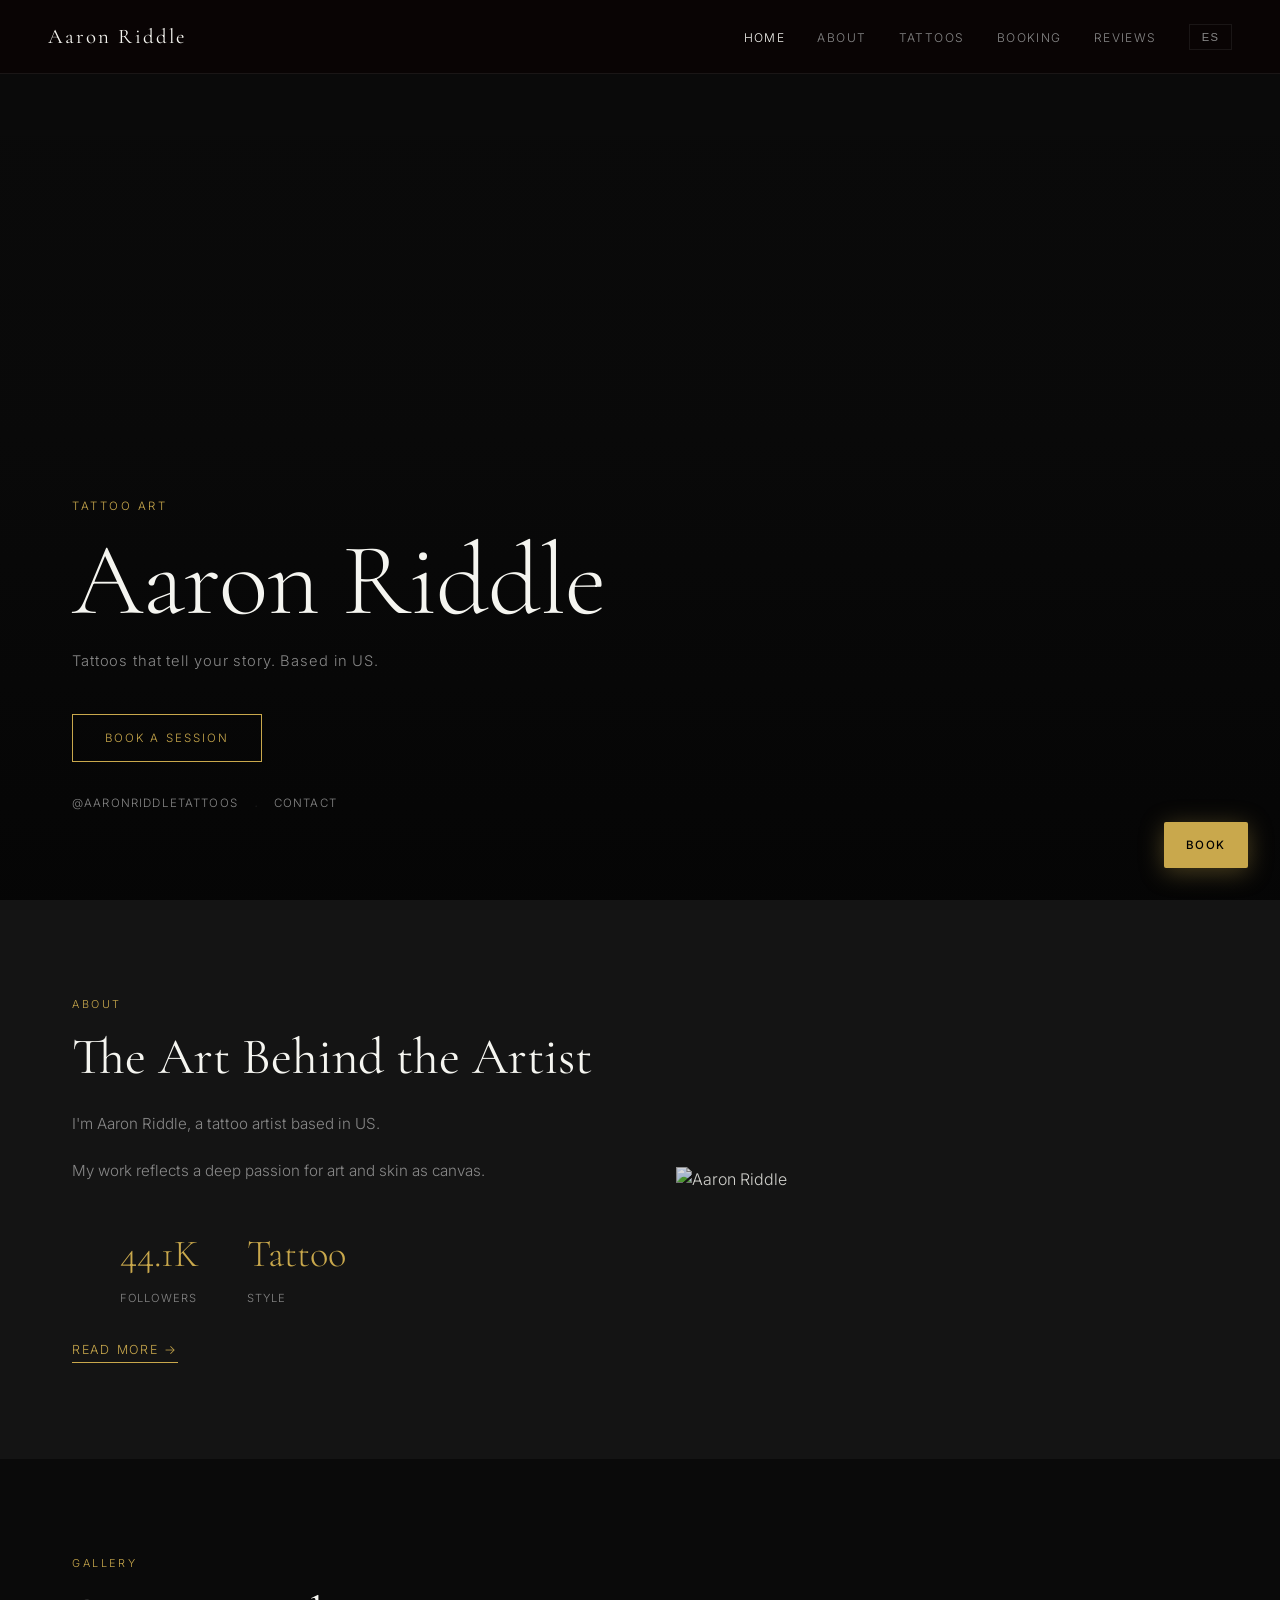
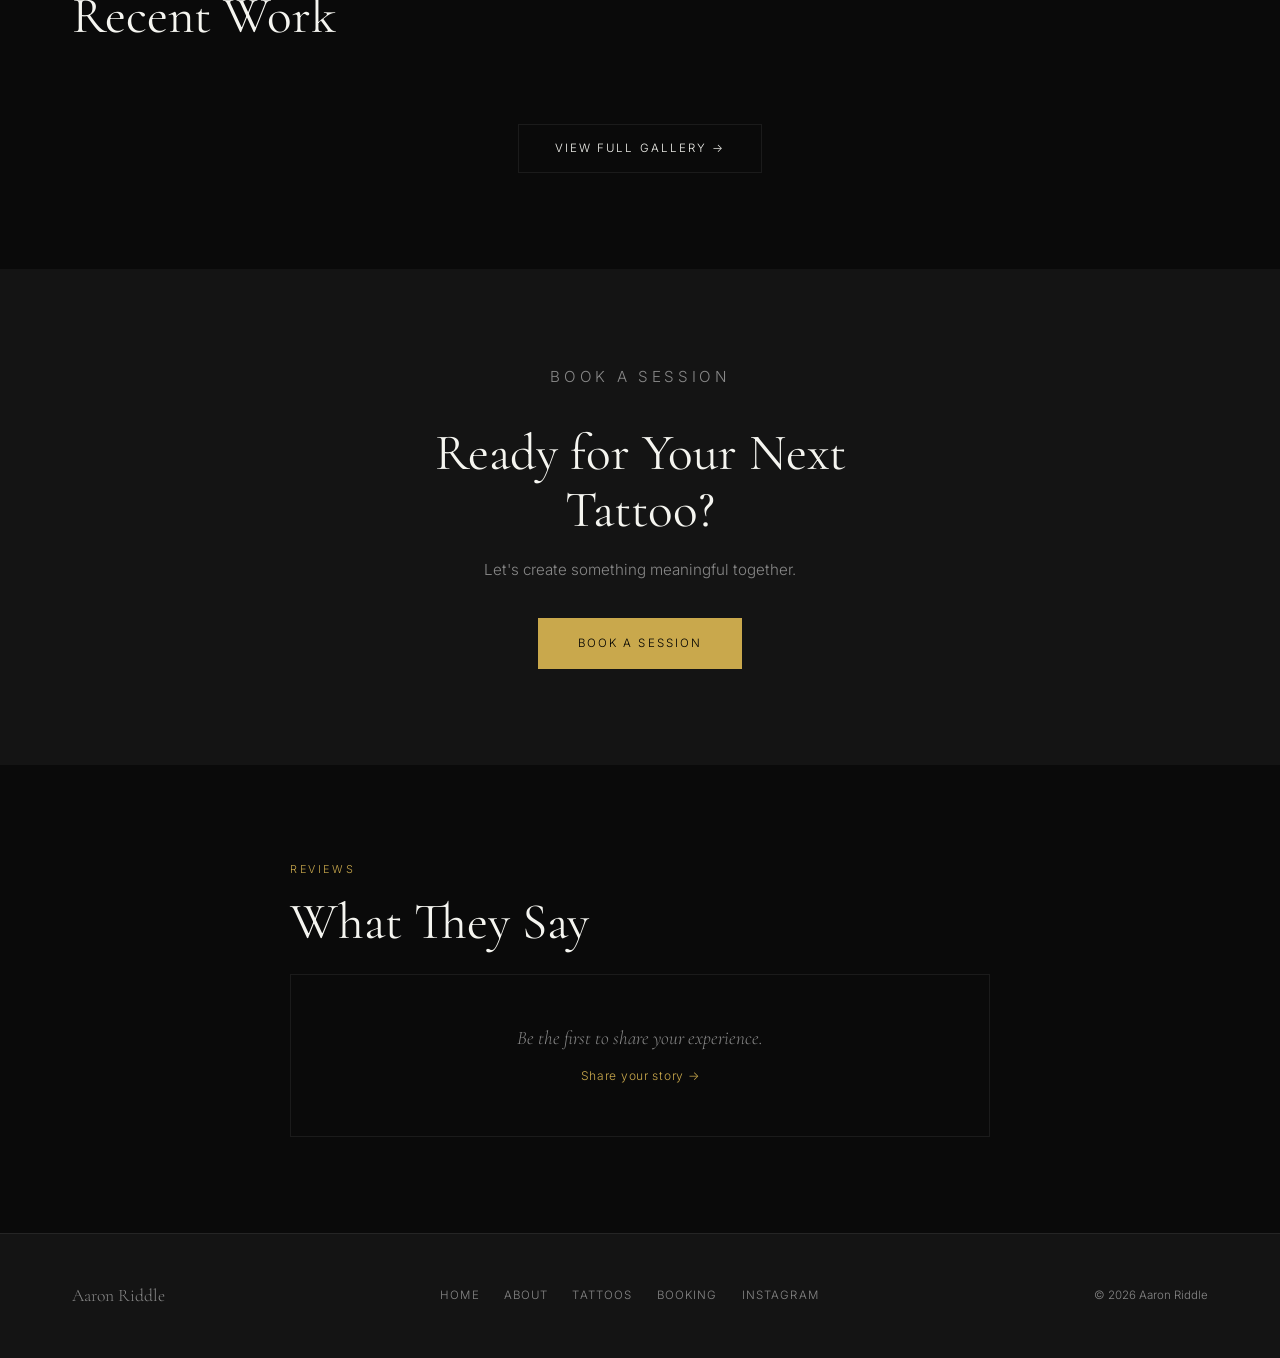
==== index.html @ b4408a98 "Signature: deploy index.html" ====
<!DOCTYPE html>
<html lang="en">
<head>
  <meta charset="UTF-8">
  <meta name="viewport" content="width=device-width, initial-scale=1.0">
  <title>Aaron Riddle &#x2014; Tattoo Artist | US</title>
  <meta name="description" content="Aaron Riddle is a tattoo artist based in US specializing in Tattoo Art. Tattoos that tell your story. Based in US.">
  <link rel="canonical" href="https://bayouwebstudio.github.io/aaronriddletattoos/">
  <meta property="og:title" content="Aaron Riddle &#x2014; Tattoo Artist">
  <meta property="og:description" content="Tattoos that tell your story. Based in US.">
  <meta property="og:image" content="https://raw.githubusercontent.com/BayouWebStudio/aaronriddletattoos/main/img/1.jpg">
  <meta property="og:url" content="https://bayouwebstudio.github.io/aaronriddletattoos/">
  <meta property="og:type" content="website">
  <meta name="twitter:card" content="summary_large_image">
  <link rel="preconnect" href="https://fonts.googleapis.com">
  <link rel="preconnect" href="https://fonts.gstatic.com" crossorigin>
  <link href="https://fonts.googleapis.com/css2?family=Cormorant+Garamond:ital,wght@0,300;0,400;0,600;1,300;1,400&family=Inter:wght@300;400;500&display=swap" rel="stylesheet">
  <script type="application/ld+json">
  {
    "@context": "https://schema.org",
    "@type": "Person",
    "name": "Aaron Riddle",
    "jobTitle": "Tattoo Artist",
    "url": "https://bayouwebstudio.github.io/aaronriddletattoos/",
    "sameAs": ["https://www.instagram.com/aaronriddletattoos"],
    "address": { "@type": "PostalAddress", "addressLocality": "US", "addressCountry": "US" }
  }
  </script>
  <style>
    
    :root {
      --black: #0a0a0a;
      --charcoal: #141414;
      --gold: #C9A84C;
      --white: #f5f5f0;
      --dim: #888;
      --border: rgba(255,255,255,0.07);
    }
    *, *::before, *::after { box-sizing: border-box; margin: 0; padding: 0; }
    html { scroll-behavior: smooth; }
    body {
      background: var(--black);
      color: var(--white);
      font-family: 'Inter', sans-serif;
      font-weight: 300;
      line-height: 1.6;
      overflow-x: hidden;
    }
    /* NAV */
    nav {
      position: fixed; top: 0; left: 0; right: 0; z-index: 100;
      display: flex; align-items: center; justify-content: space-between;
      padding: 20px 48px;
      background: rgba(10,5,5,0.92);
      backdrop-filter: blur(12px);
      border-bottom: 1px solid var(--border);
    }
    .nav-logo {
      font-family: 'Cormorant Garamond', Georgia, serif;
      font-size: 1.3rem;
      font-weight: 400;
      letter-spacing: 0.1em;
      color: var(--white);
      text-decoration: none;
    }
    .nav-links { display: flex; gap: 32px; list-style: none; align-items: center; }
    .nav-links a {
      color: var(--dim);
      text-decoration: none;
      font-size: 0.75rem;
      letter-spacing: 0.12em;
      text-transform: uppercase;
      transition: color 0.2s;
    }
    .nav-links a:hover, .nav-links a.active { color: var(--white); }
    .lang-toggle {
      background: none;
      border: 1px solid var(--border);
      color: var(--dim);
      font-size: 0.7rem;
      letter-spacing: 0.1em;
      text-transform: uppercase;
      padding: 6px 12px;
      cursor: pointer;
      transition: all 0.2s;
    }
    .lang-toggle:hover { border-color: var(--gold); color: var(--gold); }
    .hamburger { display: none; background: none; border: none; cursor: pointer; padding: 4px; }
    .hamburger span { display: block; width: 22px; height: 1px; background: var(--white); margin: 5px 0; transition: all 0.3s; }
    .hamburger.open span:nth-child(1) { transform: rotate(45deg) translate(4px, 4px); }
    .hamburger.open span:nth-child(2) { opacity: 0; }
    .hamburger.open span:nth-child(3) { transform: rotate(-45deg) translate(4px, -4px); }
    .mobile-menu {
      display: none; position: fixed; top: 65px; left: 0; right: 0; z-index: 99;
      background: var(--charcoal); padding: 24px 48px; border-bottom: 1px solid var(--border);
    }
    .mobile-menu.open { display: block; }
    .mobile-menu a { display: block; color: var(--white); text-decoration: none; font-size: 0.85rem; letter-spacing: 0.1em; text-transform: uppercase; padding: 12px 0; border-bottom: 1px solid var(--border); }
    /* FLOATING BOOK */
    .book-float {
      position: fixed; bottom: 32px; right: 32px; z-index: 200;
      background: var(--gold); color: #000;
      font-family: 'Inter', sans-serif;
      font-size: 0.72rem; font-weight: 500; letter-spacing: 0.14em; text-transform: uppercase;
      text-decoration: none; padding: 14px 22px; border-radius: 2px;
      box-shadow: 0 4px 24px rgba(201,168,76,0.35);
      transition: transform 0.2s, box-shadow 0.2s;
    }
    .book-float:hover { transform: translateY(-2px); box-shadow: 0 8px 32px rgba(201,168,76,0.5); }
    /* FADE-UP ANIMATIONS */
    .fade-up { opacity: 0; transform: translateY(28px); transition: opacity 0.7s ease, transform 0.7s ease; }
    .fade-up.visible { opacity: 1; transform: translateY(0); }
    /* FOOTER */
    footer {
      background: var(--charcoal); padding: 48px 72px;
      border-top: 1px solid var(--border);
      display: flex; justify-content: space-between; align-items: center;
    }
    .footer-logo { font-family: 'Cormorant Garamond', Georgia, serif; font-size: 1.1rem; color: var(--dim); }
    .footer-links { display: flex; gap: 24px; }
    .footer-links a { color: var(--dim); text-decoration: none; font-size: 0.72rem; letter-spacing: 0.1em; text-transform: uppercase; transition: color 0.2s; }
    .footer-links a:hover { color: var(--white); }
    .footer-copy { color: var(--dim); font-size: 0.72rem; }
    /* SHARED */
    .section-label { font-size: 0.68rem; letter-spacing: 0.24em; text-transform: uppercase; color: var(--gold); margin-bottom: 16px; }
    h2 {
      font-family: 'Cormorant Garamond', Georgia, serif;
      font-size: clamp(2rem, 4vw, 3.2rem);
      font-weight: 400; line-height: 1.1; margin-bottom: 24px;
    }
    .btn-gold {
      display: inline-block; background: var(--gold); color: #000;
      text-decoration: none; font-size: 0.72rem; letter-spacing: 0.18em;
      text-transform: uppercase; padding: 16px 40px;
      transition: opacity 0.2s;
    }
    .btn-gold:hover { opacity: 0.88; }
    .btn-outline {
      display: inline-block; border: 1px solid var(--border); color: var(--white);
      text-decoration: none; font-size: 0.72rem; letter-spacing: 0.18em;
      text-transform: uppercase; padding: 14px 36px;
      transition: border-color 0.2s, color 0.2s;
    }
    .btn-outline:hover { border-color: var(--gold); color: var(--gold); }
    /* MOBILE */
    @media (max-width: 900px) {
      nav { padding: 18px 24px; } .nav-links { display: none; } .hamburger { display: block; }
      footer { flex-direction: column; gap: 24px; padding: 40px 24px; text-align: center; }
    }
    @media (max-width: 600px) {
      footer { padding: 32px 20px; }
    }
  
    /* HERO */
    .hero {
      min-height: 100vh; display: flex; align-items: flex-end;
      padding: 0 72px 80px; position: relative; overflow: hidden;
    }
    .hero-bg {
      position: absolute; inset: 0;
      background-image: url('img/1.jpg');
      background-size: cover; background-position: center top;
      filter: brightness(0.42); transform: scale(1.02);
    }
    .hero-gradient {
      position: absolute; inset: 0;
      background: linear-gradient(to top, rgba(5,5,5,0.95) 0%, rgba(5,5,5,0.15) 55%, transparent 100%);
    }
    .hero-content { position: relative; z-index: 2; max-width: 700px; }
    .hero-eyebrow { font-size: 0.72rem; letter-spacing: 0.22em; text-transform: uppercase; color: var(--gold); margin-bottom: 16px; }
    h1 {
      font-family: 'Cormorant Garamond', Georgia, serif;
      font-size: clamp(3.5rem, 8vw, 7rem);
      font-weight: 300; line-height: 0.95; letter-spacing: -0.01em; margin-bottom: 20px;
    }
    .hero-sub { font-size: 0.92rem; color: var(--dim); letter-spacing: 0.06em; margin-bottom: 40px; max-width: 480px; line-height: 1.7; }
    .hero-cta {
      display: inline-block; border: 1px solid var(--gold); color: var(--gold);
      text-decoration: none; font-size: 0.72rem; letter-spacing: 0.18em;
      text-transform: uppercase; padding: 14px 32px; transition: background 0.2s, color 0.2s;
    }
    .hero-cta:hover { background: var(--gold); color: #000; }
    .social-row { display: flex; gap: 16px; margin-top: 32px; }
    .social-row a { color: var(--dim); font-size: 0.72rem; letter-spacing: 0.1em; text-transform: uppercase; text-decoration: none; transition: color 0.2s; }
    .social-row a:hover { color: var(--gold); }
    /* ABOUT PREVIEW */
    .about-preview { background: var(--charcoal); padding: 96px 72px; }
    .about-grid { display: grid; grid-template-columns: 1fr 1fr; gap: 72px; align-items: center; max-width: 1200px; margin: 0 auto; }
    .about-text p { color: var(--dim); line-height: 1.8; margin-bottom: 20px; font-size: 0.95rem; }
    .about-img { width: 100%; aspect-ratio: 3/4; object-fit: cover; filter: brightness(0.85); transition: filter 0.3s; }
    .about-img:hover { filter: brightness(1); }
    .stats-row { display: flex; gap: 48px; margin-top: 40px; }
    .stat-num { font-family: 'Cormorant Garamond', Georgia, serif; font-size: 2.4rem; font-weight: 300; color: var(--gold); }
    .stat-label { font-size: 0.7rem; color: var(--dim); letter-spacing: 0.1em; text-transform: uppercase; margin-top: 4px; }
    .about-link { display: inline-block; margin-top: 32px; color: var(--gold); text-decoration: none; font-size: 0.78rem; letter-spacing: 0.14em; text-transform: uppercase; border-bottom: 1px solid var(--gold); padding-bottom: 2px; transition: opacity 0.2s; }
    .about-link:hover { opacity: 0.7; }
    /* GALLERY PREVIEW */
    .gallery-section { padding: 96px 72px; background: var(--black); }
    .gallery-grid { display: grid; grid-template-columns: repeat(3, 1fr); gap: 3px; max-width: 1200px; margin: 0 auto 48px; }
    .gallery-item { aspect-ratio: 1; overflow: hidden; }
    .gallery-item img { width: 100%; height: 100%; object-fit: cover; filter: brightness(0.85); transition: filter 0.4s, transform 0.4s; display: block; }
    .gallery-item:hover img { filter: brightness(1); transform: scale(1.04); }
    .gallery-cta-wrap { text-align: center; }
    /* BOOKING PREVIEW */
    .booking-preview { background: var(--charcoal); padding: 96px 72px; text-align: center; }
    .booking-preview h2 { max-width: 560px; margin: 0 auto 20px; }
    .booking-preview p { color: var(--dim); max-width: 480px; margin: 0 auto 36px; font-size: 0.95rem; }
    /* TESTIMONIALS PREVIEW */
    .testimonials-preview { padding: 96px 72px; background: var(--black); }
    .testimonials-preview .inner { max-width: 700px; margin: 0 auto; }
    .testimonial-placeholder { border: 1px solid var(--border); padding: 48px; text-align: center; }
    .testimonial-placeholder p { font-family: 'Cormorant Garamond', Georgia, serif; font-size: 1.2rem; font-style: italic; color: var(--dim); margin-bottom: 8px; }
    .testimonial-placeholder small { color: var(--dim); font-size: 0.75rem; letter-spacing: 0.06em; }
    /* MOBILE */
    @media (max-width: 900px) {
      .hero { padding: 0 24px 60px; }
      .about-preview, .gallery-section, .booking-preview, .testimonials-preview { padding: 72px 24px; }
      .about-grid { grid-template-columns: 1fr; gap: 40px; }
      .gallery-grid { grid-template-columns: repeat(2, 1fr); }
      .stats-row { gap: 28px; }
      h1 { font-size: clamp(3rem, 10vw, 6rem); }
    }
    @media (max-width: 480px) {
      .gallery-grid { grid-template-columns: 1fr; }
    }
  </style>
</head>
<body>
  
  <nav>
    <a href="./index.html" class="nav-logo">Aaron Riddle</a>
    <ul class="nav-links">
      <li><a href="./index.html" class="active"
        data-en="Home" data-es="Home">Home</a></li>
      <li><a href="./about.html" 
        data-en="About" data-es="Sobre M&#xed;">About</a></li>
      <li><a href="./tattoos.html" 
        data-en="Tattoos" data-es="Tatuajes">Tattoos</a></li>
      <li><a href="./booking.html" 
        data-en="Booking" data-es="Reservaciones">Booking</a></li>
      <li><a href="./testimonials.html" 
        data-en="Reviews" data-es="Testimonios">Reviews</a></li>
      <li><button class="lang-toggle" onclick="toggleLang()">ES</button></li>
    </ul>
    <button class="hamburger" aria-label="Menu" onclick="this.classList.toggle('open');document.querySelector('.mobile-menu').classList.toggle('open')">
      <span></span><span></span><span></span>
    </button>
  </nav>
  <div class="mobile-menu">
    <a href="./index.html" data-en="Home" data-es="Inicio">Home</a>
    <a href="./about.html" data-en="About" data-es="Sobre M&#xed;">About</a>
    <a href="./tattoos.html" data-en="Tattoos" data-es="Tatuajes">Tattoos</a>
    <a href="./booking.html" data-en="Booking" data-es="Reservaciones">Booking</a>
    <a href="./testimonials.html" data-en="Reviews" data-es="Testimonios">Reviews</a>
  </div>
  <a href="./booking.html" class="book-float">Book</a>

  <!-- HERO -->
  <section class="hero">
    <div class="hero-bg"></div>
    <div class="hero-gradient"></div>
    <div class="hero-content">
      <p class="hero-eyebrow fade-up" data-en="Tattoo Art" data-es="Tattoo Art">Tattoo Art &#xb7; US, US</p>
      <h1 class="fade-up" data-en="Aaron Riddle" data-es="Aaron Riddle">Aaron Riddle</h1>
      <p class="hero-sub fade-up" data-en="Tattoos that tell your story. Based in US." data-es="Tattoos that tell your story. Based in US.">Tattoos that tell your story. Based in US.</p>
      <a href="./booking.html" class="hero-cta fade-up" data-en="Book a Session" data-es="Book a Session">Book a Session</a>
      <div class="social-row fade-up">
        <a href="https://www.instagram.com/aaronriddletattoos" target="_blank" rel="noopener">@aaronriddletattoos</a>
        <span style="color:var(--border)">&#xb7;</span>
        <a href="mailto:castingshadows87@gmail.com">Contact</a>
      </div>
    </div>
  </section>

  <!-- ABOUT PREVIEW -->
  <section class="about-preview">
    <div class="about-grid">
      <div>
        <p class="section-label fade-up" data-en="About" data-es="Sobre M&#xed;">About</p>
        <h2 class="fade-up">The Art Behind the Artist</h2>
        <div class="about-text">
          <p class="fade-up">I'm Aaron Riddle, a tattoo artist based in US.</p>
          <p class="fade-up">My work reflects a deep passion for art and skin as canvas.</p>
        </div>
        <div class="stats-row fade-up">
          <div class="stat-item">
            
          </div>
          <div class="stat-item">
            <div class="stat-num">44.1K</div>
            <div class="stat-label" data-en="Followers" data-es="Seguidores">Followers</div>
          </div>
          <div class="stat-item">
            <div class="stat-num">Tattoo</div>
            <div class="stat-label" data-en="Style" data-es="Estilo">Style</div>
          </div>
        </div>
        <a href="./about.html" class="about-link fade-up" data-en="Read More &#x2192;" data-es="Leer M&#xe1;s &#x2192;">Read More &#x2192;</a>
      </div>
      <div>
        <img src="img/1.jpg" alt="Aaron Riddle" class="about-img fade-up">
      </div>
    </div>
  </section>

  <!-- GALLERY PREVIEW -->
  <section class="gallery-section">
    <div style="max-width:1200px;margin:0 auto 32px;">
      <p class="section-label fade-up" data-en="Gallery" data-es="Galer&#xed;a">Gallery</p>
      <h2 class="fade-up">Recent Work</h2>
    </div>
    <div class="gallery-grid">
      
    </div>
    <div class="gallery-cta-wrap fade-up">
      <a href="./tattoos.html" class="btn-outline" data-en="View Full Gallery &#x2192;" data-es="Ver Galer&#xed;a Completa &#x2192;">View Full Gallery &#x2192;</a>
    </div>
  </section>

  <!-- BOOKING CTA -->
  <section class="booking-preview">
    <p class="section-label fade-up" data-en="Book a Session" data-es="Reserva tu Sesi&#xf3;n">Book a Session</p>
    <h2 class="fade-up">Ready for Your Next Tattoo?</h2>
    <p class="fade-up" data-en="Let's create something meaningful together." data-es="Creemos algo significativo juntos.">Let's create something meaningful together.</p>
    <a href="./booking.html" class="btn-gold fade-up" data-en="Book a Session" data-es="Reservar Sesi&#xf3;n">Book a Session</a>
  </section>

  <!-- TESTIMONIALS PREVIEW -->
  <section class="testimonials-preview">
    <div class="inner">
      <p class="section-label fade-up" data-en="Reviews" data-es="Testimonios">Reviews</p>
      <h2 class="fade-up">What They Say</h2>
      <div class="testimonial-placeholder fade-up">
        <p data-en="Be the first to share your experience." data-es="S&#xe9; el primero en compartir tu experiencia.">Be the first to share your experience.</p>
        <small><a href="./testimonials.html" style="color:var(--gold);text-decoration:none;" data-en="Share your story &#x2192;" data-es="Comparte tu historia &#x2192;">Share your story &#x2192;</a></small>
      </div>
    </div>
  </section>

  
  <footer>
    <div class="footer-logo">Aaron Riddle</div>
    <div class="footer-links">
      <a href="./index.html">Home</a>
      <a href="./about.html">About</a>
      <a href="./tattoos.html">Tattoos</a>
      <a href="./booking.html">Booking</a>
      <a href="https://www.instagram.com/aaronriddletattoos" target="_blank" rel="noopener">Instagram</a>
      
    </div>
    <div class="footer-copy">&#xa9; 2026 Aaron Riddle</div>
  </footer>
  
  <script>
    const LANG = { default: 'en', current: 'en' };
    function toggleLang() {
      LANG.current = LANG.current === 'es' ? 'en' : 'es';
      document.querySelectorAll('[data-es][data-en]').forEach(el => {
        el.textContent = el.getAttribute('data-' + LANG.current) || el.textContent;
      });
      document.querySelectorAll('[data-es-href][data-en-href]').forEach(el => {
        el.setAttribute('href', el.getAttribute('data-' + LANG.current + '-href') || el.getAttribute('href'));
      });
    }
    // Apply language on page load
    document.addEventListener('DOMContentLoaded', function() {
      document.querySelectorAll('[data-es][data-en]').forEach(el => {
        el.textContent = el.getAttribute('data-' + LANG.current) || el.textContent;
      });
    });

    // Fade-up on scroll
    const obs = new IntersectionObserver((entries) => {
      entries.forEach(e => { if (e.isIntersecting) { e.target.classList.add('visible'); obs.unobserve(e.target); } });
    }, { threshold: 0.12 });
    document.querySelectorAll('.fade-up').forEach(el => obs.observe(el));
  </script>
</body>
</html>
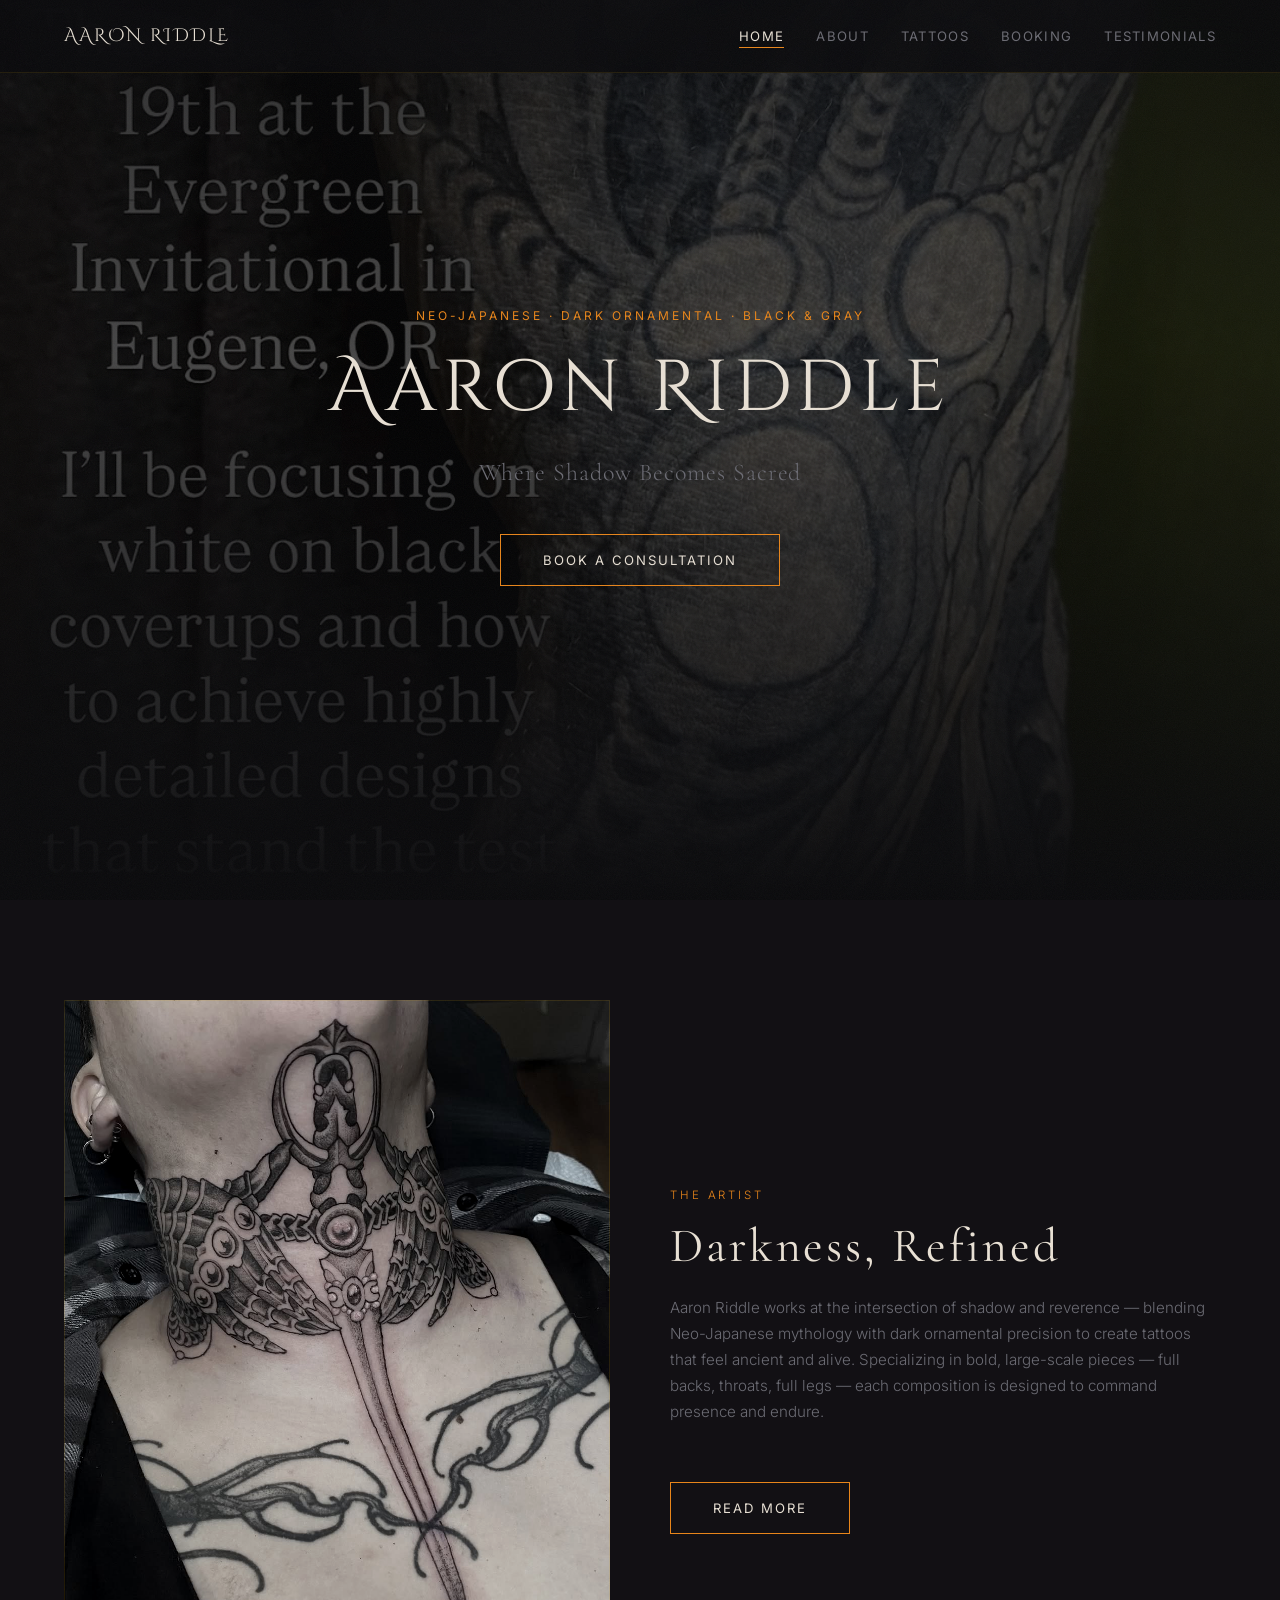
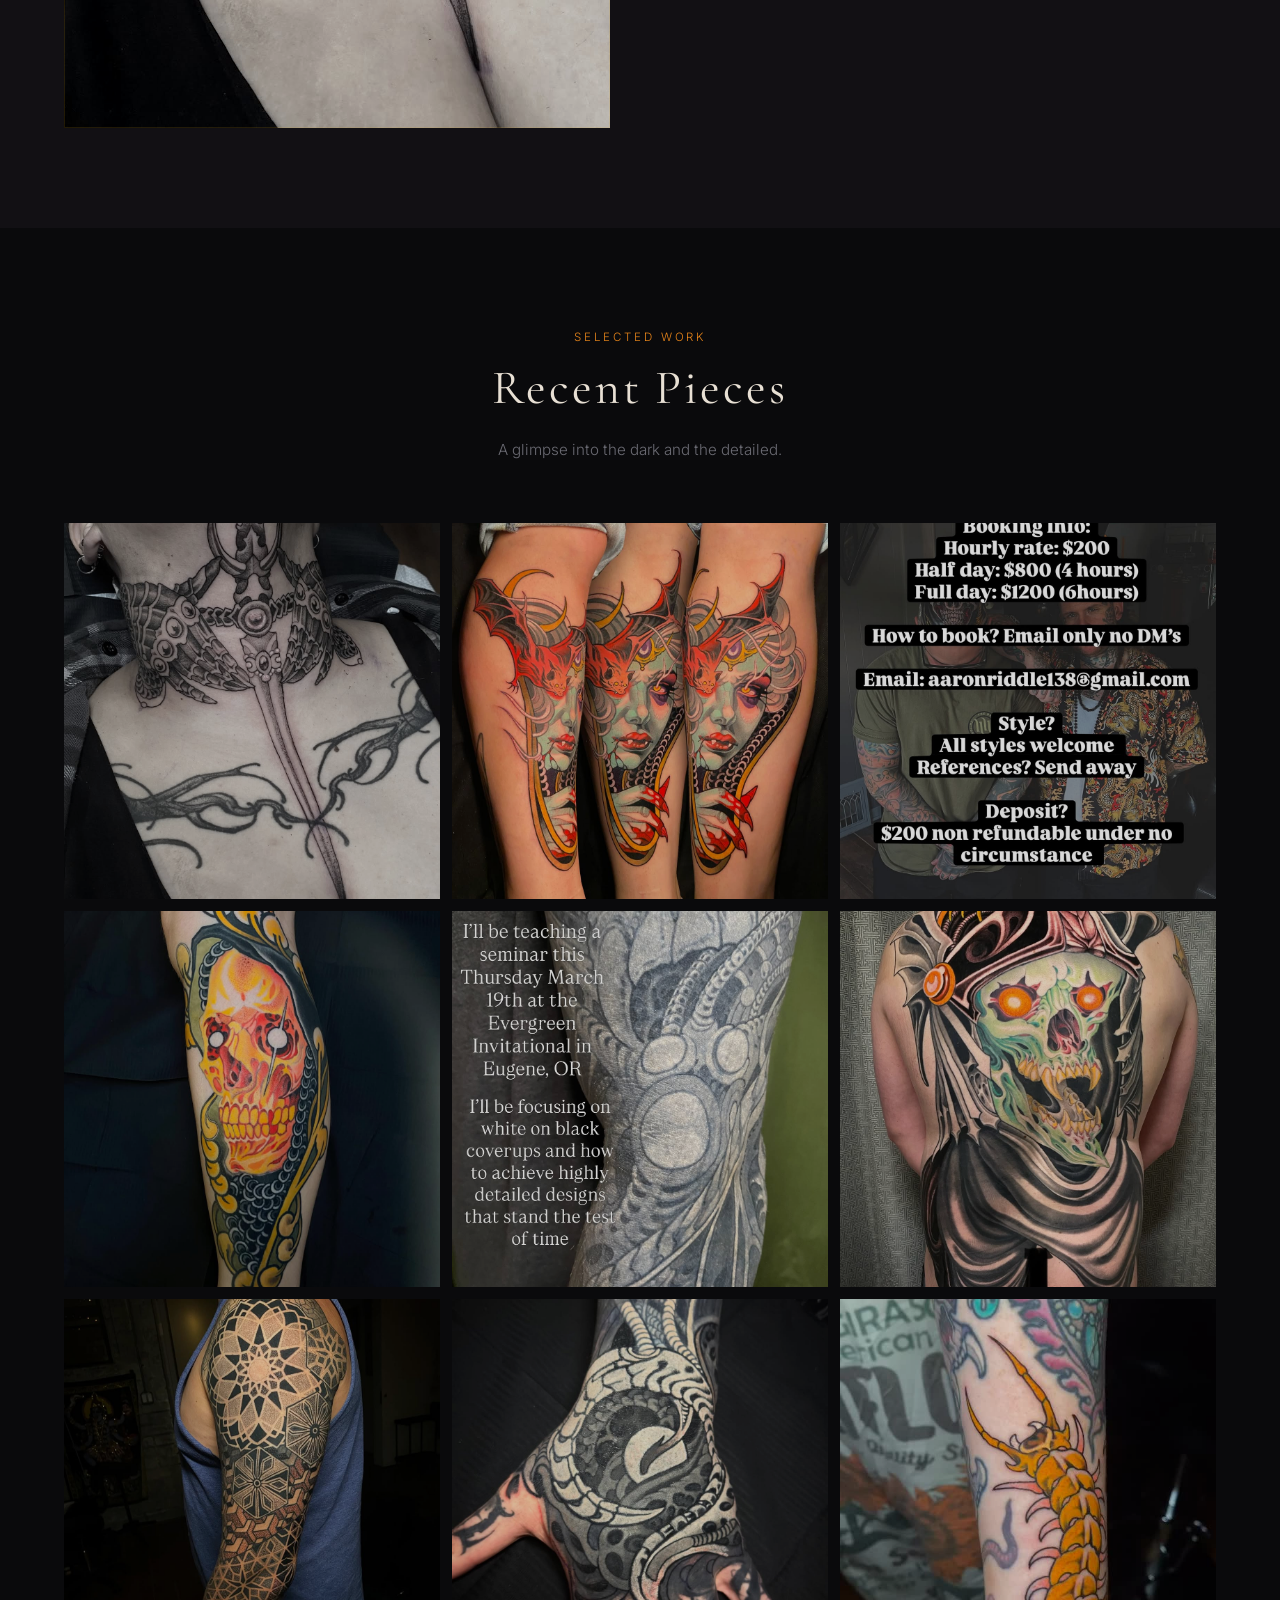
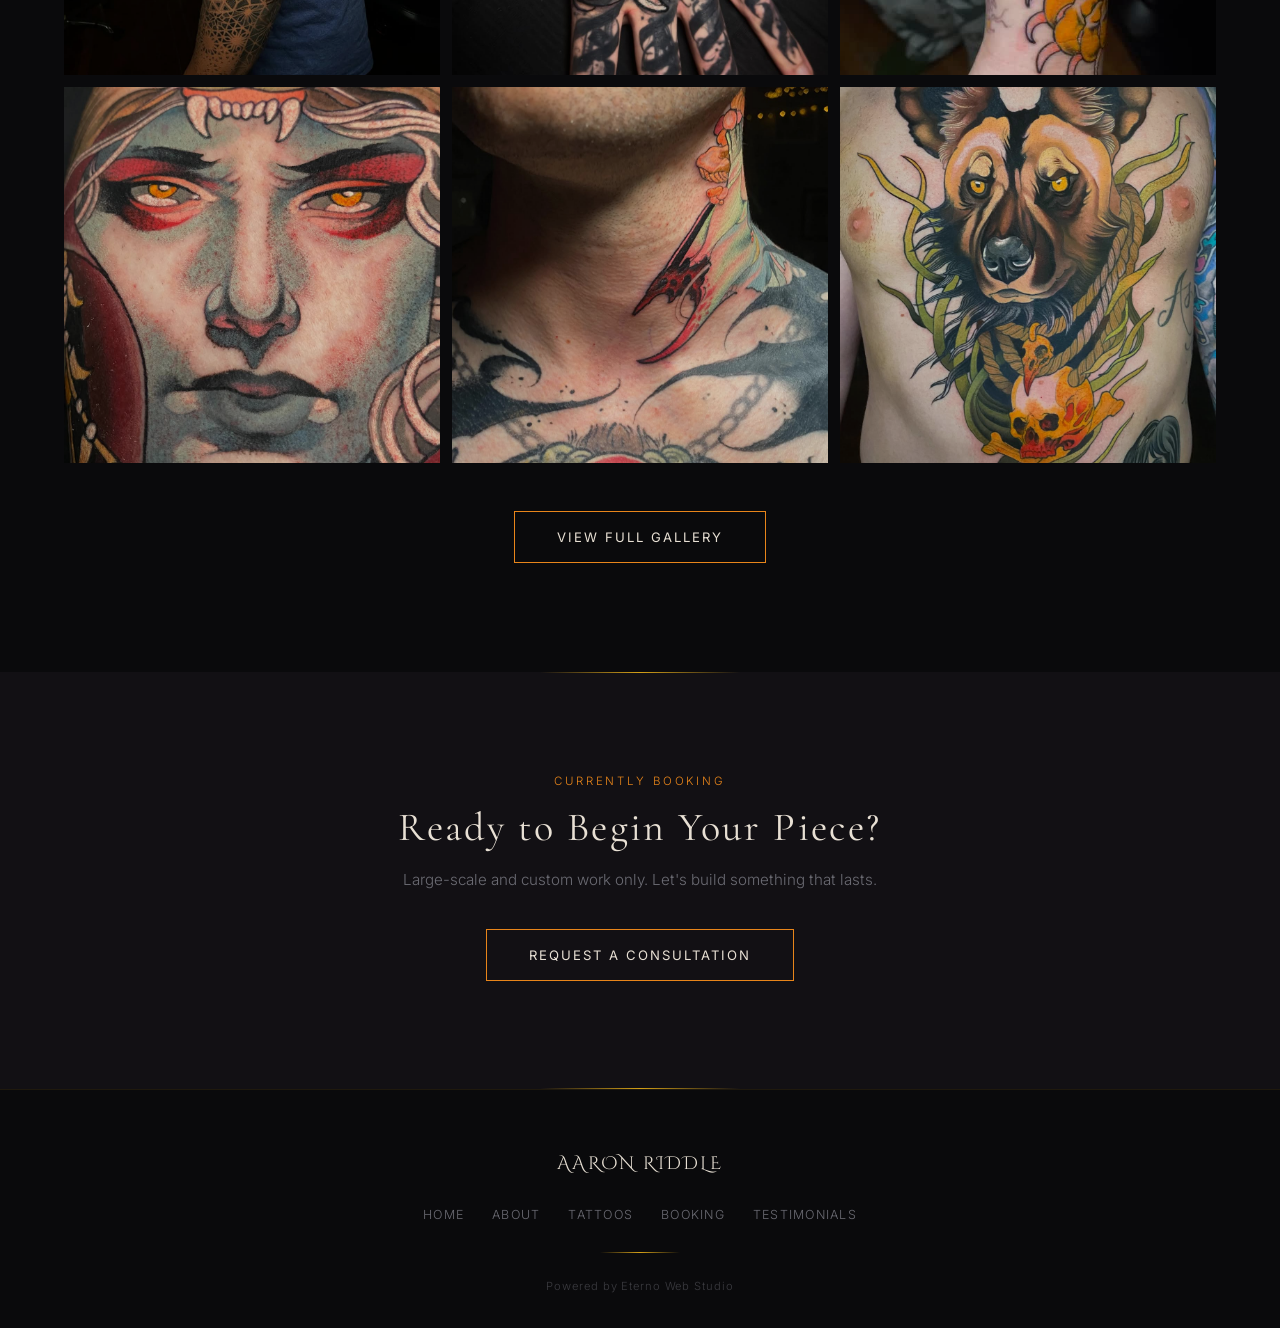
==== commit 6fea74a7: "Initial: premium site" ====
--- a/index.html
+++ b/index.html
@@ -3,377 +3,124 @@
 <head>
   <meta charset="UTF-8">
   <meta name="viewport" content="width=device-width, initial-scale=1.0">
-  <title>Aaron Riddle &#x2014; Tattoo Artist | US</title>
-  <meta name="description" content="Aaron Riddle is a tattoo artist based in US specializing in Tattoo Art. Tattoos that tell your story. Based in US.">
-  <link rel="canonical" href="https://bayouwebstudio.github.io/aaronriddletattoos/">
-  <meta property="og:title" content="Aaron Riddle &#x2014; Tattoo Artist">
-  <meta property="og:description" content="Tattoos that tell your story. Based in US.">
-  <meta property="og:image" content="https://raw.githubusercontent.com/BayouWebStudio/aaronriddletattoos/main/img/1.jpg">
-  <meta property="og:url" content="https://bayouwebstudio.github.io/aaronriddletattoos/">
-  <meta property="og:type" content="website">
-  <meta name="twitter:card" content="summary_large_image">
+  <title>Aaron Riddle — Dark Ornamental & Neo-Japanese Tattoo Artist</title>
+  <meta name="description" content="Aaron Riddle — specializing in Neo-Japanese, Dark Ornamental, and Black & Gray tattoos. Bold large-scale work. Currently booking.">
   <link rel="preconnect" href="https://fonts.googleapis.com">
   <link rel="preconnect" href="https://fonts.gstatic.com" crossorigin>
-  <link href="https://fonts.googleapis.com/css2?family=Cormorant+Garamond:ital,wght@0,300;0,400;0,600;1,300;1,400&family=Inter:wght@300;400;500&display=swap" rel="stylesheet">
-  <script type="application/ld+json">
-  {
-    "@context": "https://schema.org",
-    "@type": "Person",
-    "name": "Aaron Riddle",
-    "jobTitle": "Tattoo Artist",
-    "url": "https://bayouwebstudio.github.io/aaronriddletattoos/",
-    "sameAs": ["https://www.instagram.com/aaronriddletattoos"],
-    "address": { "@type": "PostalAddress", "addressLocality": "US", "addressCountry": "US" }
-  }
-  </script>
-  <style>
-    
-    :root {
-      --black: #0a0a0a;
-      --charcoal: #141414;
-      --gold: #C9A84C;
-      --white: #f5f5f0;
-      --dim: #888;
-      --border: rgba(255,255,255,0.07);
-    }
-    *, *::before, *::after { box-sizing: border-box; margin: 0; padding: 0; }
-    html { scroll-behavior: smooth; }
-    body {
-      background: var(--black);
-      color: var(--white);
-      font-family: 'Inter', sans-serif;
-      font-weight: 300;
-      line-height: 1.6;
-      overflow-x: hidden;
-    }
-    /* NAV */
-    nav {
-      position: fixed; top: 0; left: 0; right: 0; z-index: 100;
-      display: flex; align-items: center; justify-content: space-between;
-      padding: 20px 48px;
-      background: rgba(10,5,5,0.92);
-      backdrop-filter: blur(12px);
-      border-bottom: 1px solid var(--border);
-    }
-    .nav-logo {
-      font-family: 'Cormorant Garamond', Georgia, serif;
-      font-size: 1.3rem;
-      font-weight: 400;
-      letter-spacing: 0.1em;
-      color: var(--white);
-      text-decoration: none;
-    }
-    .nav-links { display: flex; gap: 32px; list-style: none; align-items: center; }
-    .nav-links a {
-      color: var(--dim);
-      text-decoration: none;
-      font-size: 0.75rem;
-      letter-spacing: 0.12em;
-      text-transform: uppercase;
-      transition: color 0.2s;
-    }
-    .nav-links a:hover, .nav-links a.active { color: var(--white); }
-    .lang-toggle {
-      background: none;
-      border: 1px solid var(--border);
-      color: var(--dim);
-      font-size: 0.7rem;
-      letter-spacing: 0.1em;
-      text-transform: uppercase;
-      padding: 6px 12px;
-      cursor: pointer;
-      transition: all 0.2s;
-    }
-    .lang-toggle:hover { border-color: var(--gold); color: var(--gold); }
-    .hamburger { display: none; background: none; border: none; cursor: pointer; padding: 4px; }
-    .hamburger span { display: block; width: 22px; height: 1px; background: var(--white); margin: 5px 0; transition: all 0.3s; }
-    .hamburger.open span:nth-child(1) { transform: rotate(45deg) translate(4px, 4px); }
-    .hamburger.open span:nth-child(2) { opacity: 0; }
-    .hamburger.open span:nth-child(3) { transform: rotate(-45deg) translate(4px, -4px); }
-    .mobile-menu {
-      display: none; position: fixed; top: 65px; left: 0; right: 0; z-index: 99;
-      background: var(--charcoal); padding: 24px 48px; border-bottom: 1px solid var(--border);
-    }
-    .mobile-menu.open { display: block; }
-    .mobile-menu a { display: block; color: var(--white); text-decoration: none; font-size: 0.85rem; letter-spacing: 0.1em; text-transform: uppercase; padding: 12px 0; border-bottom: 1px solid var(--border); }
-    /* FLOATING BOOK */
-    .book-float {
-      position: fixed; bottom: 32px; right: 32px; z-index: 200;
-      background: var(--gold); color: #000;
-      font-family: 'Inter', sans-serif;
-      font-size: 0.72rem; font-weight: 500; letter-spacing: 0.14em; text-transform: uppercase;
-      text-decoration: none; padding: 14px 22px; border-radius: 2px;
-      box-shadow: 0 4px 24px rgba(201,168,76,0.35);
-      transition: transform 0.2s, box-shadow 0.2s;
-    }
-    .book-float:hover { transform: translateY(-2px); box-shadow: 0 8px 32px rgba(201,168,76,0.5); }
-    /* FADE-UP ANIMATIONS */
-    .fade-up { opacity: 0; transform: translateY(28px); transition: opacity 0.7s ease, transform 0.7s ease; }
-    .fade-up.visible { opacity: 1; transform: translateY(0); }
-    /* FOOTER */
-    footer {
-      background: var(--charcoal); padding: 48px 72px;
-      border-top: 1px solid var(--border);
-      display: flex; justify-content: space-between; align-items: center;
-    }
-    .footer-logo { font-family: 'Cormorant Garamond', Georgia, serif; font-size: 1.1rem; color: var(--dim); }
-    .footer-links { display: flex; gap: 24px; }
-    .footer-links a { color: var(--dim); text-decoration: none; font-size: 0.72rem; letter-spacing: 0.1em; text-transform: uppercase; transition: color 0.2s; }
-    .footer-links a:hover { color: var(--white); }
-    .footer-copy { color: var(--dim); font-size: 0.72rem; }
-    /* SHARED */
-    .section-label { font-size: 0.68rem; letter-spacing: 0.24em; text-transform: uppercase; color: var(--gold); margin-bottom: 16px; }
-    h2 {
-      font-family: 'Cormorant Garamond', Georgia, serif;
-      font-size: clamp(2rem, 4vw, 3.2rem);
-      font-weight: 400; line-height: 1.1; margin-bottom: 24px;
-    }
-    .btn-gold {
-      display: inline-block; background: var(--gold); color: #000;
-      text-decoration: none; font-size: 0.72rem; letter-spacing: 0.18em;
-      text-transform: uppercase; padding: 16px 40px;
-      transition: opacity 0.2s;
-    }
-    .btn-gold:hover { opacity: 0.88; }
-    .btn-outline {
-      display: inline-block; border: 1px solid var(--border); color: var(--white);
-      text-decoration: none; font-size: 0.72rem; letter-spacing: 0.18em;
-      text-transform: uppercase; padding: 14px 36px;
-      transition: border-color 0.2s, color 0.2s;
-    }
-    .btn-outline:hover { border-color: var(--gold); color: var(--gold); }
-    /* MOBILE */
-    @media (max-width: 900px) {
-      nav { padding: 18px 24px; } .nav-links { display: none; } .hamburger { display: block; }
-      footer { flex-direction: column; gap: 24px; padding: 40px 24px; text-align: center; }
-    }
-    @media (max-width: 600px) {
-      footer { padding: 32px 20px; }
-    }
-  
-    /* HERO */
-    .hero {
-      min-height: 100vh; display: flex; align-items: flex-end;
-      padding: 0 72px 80px; position: relative; overflow: hidden;
-    }
-    .hero-bg {
-      position: absolute; inset: 0;
-      background-image: url('img/1.jpg');
-      background-size: cover; background-position: center top;
-      filter: brightness(0.42); transform: scale(1.02);
-    }
-    .hero-gradient {
-      position: absolute; inset: 0;
-      background: linear-gradient(to top, rgba(5,5,5,0.95) 0%, rgba(5,5,5,0.15) 55%, transparent 100%);
-    }
-    .hero-content { position: relative; z-index: 2; max-width: 700px; }
-    .hero-eyebrow { font-size: 0.72rem; letter-spacing: 0.22em; text-transform: uppercase; color: var(--gold); margin-bottom: 16px; }
-    h1 {
-      font-family: 'Cormorant Garamond', Georgia, serif;
-      font-size: clamp(3.5rem, 8vw, 7rem);
-      font-weight: 300; line-height: 0.95; letter-spacing: -0.01em; margin-bottom: 20px;
-    }
-    .hero-sub { font-size: 0.92rem; color: var(--dim); letter-spacing: 0.06em; margin-bottom: 40px; max-width: 480px; line-height: 1.7; }
-    .hero-cta {
-      display: inline-block; border: 1px solid var(--gold); color: var(--gold);
-      text-decoration: none; font-size: 0.72rem; letter-spacing: 0.18em;
-      text-transform: uppercase; padding: 14px 32px; transition: background 0.2s, color 0.2s;
-    }
-    .hero-cta:hover { background: var(--gold); color: #000; }
-    .social-row { display: flex; gap: 16px; margin-top: 32px; }
-    .social-row a { color: var(--dim); font-size: 0.72rem; letter-spacing: 0.1em; text-transform: uppercase; text-decoration: none; transition: color 0.2s; }
-    .social-row a:hover { color: var(--gold); }
-    /* ABOUT PREVIEW */
-    .about-preview { background: var(--charcoal); padding: 96px 72px; }
-    .about-grid { display: grid; grid-template-columns: 1fr 1fr; gap: 72px; align-items: center; max-width: 1200px; margin: 0 auto; }
-    .about-text p { color: var(--dim); line-height: 1.8; margin-bottom: 20px; font-size: 0.95rem; }
-    .about-img { width: 100%; aspect-ratio: 3/4; object-fit: cover; filter: brightness(0.85); transition: filter 0.3s; }
-    .about-img:hover { filter: brightness(1); }
-    .stats-row { display: flex; gap: 48px; margin-top: 40px; }
-    .stat-num { font-family: 'Cormorant Garamond', Georgia, serif; font-size: 2.4rem; font-weight: 300; color: var(--gold); }
-    .stat-label { font-size: 0.7rem; color: var(--dim); letter-spacing: 0.1em; text-transform: uppercase; margin-top: 4px; }
-    .about-link { display: inline-block; margin-top: 32px; color: var(--gold); text-decoration: none; font-size: 0.78rem; letter-spacing: 0.14em; text-transform: uppercase; border-bottom: 1px solid var(--gold); padding-bottom: 2px; transition: opacity 0.2s; }
-    .about-link:hover { opacity: 0.7; }
-    /* GALLERY PREVIEW */
-    .gallery-section { padding: 96px 72px; background: var(--black); }
-    .gallery-grid { display: grid; grid-template-columns: repeat(3, 1fr); gap: 3px; max-width: 1200px; margin: 0 auto 48px; }
-    .gallery-item { aspect-ratio: 1; overflow: hidden; }
-    .gallery-item img { width: 100%; height: 100%; object-fit: cover; filter: brightness(0.85); transition: filter 0.4s, transform 0.4s; display: block; }
-    .gallery-item:hover img { filter: brightness(1); transform: scale(1.04); }
-    .gallery-cta-wrap { text-align: center; }
-    /* BOOKING PREVIEW */
-    .booking-preview { background: var(--charcoal); padding: 96px 72px; text-align: center; }
-    .booking-preview h2 { max-width: 560px; margin: 0 auto 20px; }
-    .booking-preview p { color: var(--dim); max-width: 480px; margin: 0 auto 36px; font-size: 0.95rem; }
-    /* TESTIMONIALS PREVIEW */
-    .testimonials-preview { padding: 96px 72px; background: var(--black); }
-    .testimonials-preview .inner { max-width: 700px; margin: 0 auto; }
-    .testimonial-placeholder { border: 1px solid var(--border); padding: 48px; text-align: center; }
-    .testimonial-placeholder p { font-family: 'Cormorant Garamond', Georgia, serif; font-size: 1.2rem; font-style: italic; color: var(--dim); margin-bottom: 8px; }
-    .testimonial-placeholder small { color: var(--dim); font-size: 0.75rem; letter-spacing: 0.06em; }
-    /* MOBILE */
-    @media (max-width: 900px) {
-      .hero { padding: 0 24px 60px; }
-      .about-preview, .gallery-section, .booking-preview, .testimonials-preview { padding: 72px 24px; }
-      .about-grid { grid-template-columns: 1fr; gap: 40px; }
-      .gallery-grid { grid-template-columns: repeat(2, 1fr); }
-      .stats-row { gap: 28px; }
-      h1 { font-size: clamp(3rem, 10vw, 6rem); }
-    }
-    @media (max-width: 480px) {
-      .gallery-grid { grid-template-columns: 1fr; }
-    }
-  </style>
+  <link href="https://fonts.googleapis.com/css2?family=Cinzel+Decorative:wght@400;700&family=Cormorant+Garamond:ital,wght@0,300;0,400;0,500;0,600;1,300;1,400&family=Inter:wght@300;400&display=swap" rel="stylesheet">
+  <link rel="stylesheet" href="css/style.css">
 </head>
 <body>
-  
-  <nav>
-    <a href="./index.html" class="nav-logo">Aaron Riddle</a>
-    <ul class="nav-links">
-      <li><a href="./index.html" class="active"
-        data-en="Home" data-es="Home">Home</a></li>
-      <li><a href="./about.html" 
-        data-en="About" data-es="Sobre M&#xed;">About</a></li>
-      <li><a href="./tattoos.html" 
-        data-en="Tattoos" data-es="Tatuajes">Tattoos</a></li>
-      <li><a href="./booking.html" 
-        data-en="Booking" data-es="Reservaciones">Booking</a></li>
-      <li><a href="./testimonials.html" 
-        data-en="Reviews" data-es="Testimonios">Reviews</a></li>
-      <li><button class="lang-toggle" onclick="toggleLang()">ES</button></li>
-    </ul>
-    <button class="hamburger" aria-label="Menu" onclick="this.classList.toggle('open');document.querySelector('.mobile-menu').classList.toggle('open')">
-      <span></span><span></span><span></span>
-    </button>
+
+  <!-- Nav -->
+  <nav class="nav">
+    <div class="nav-inner">
+      <a href="index.html" class="nav-logo">Aaron Riddle</a>
+      <ul class="nav-links">
+        <li><a href="index.html" class="active">Home</a></li>
+        <li><a href="about.html">About</a></li>
+        <li><a href="tattoos.html">Tattoos</a></li>
+        <li><a href="booking.html">Booking</a></li>
+        <li><a href="testimonials.html">Testimonials</a></li>
+      </ul>
+      <button class="nav-toggle" aria-label="Menu">
+        <span></span><span></span><span></span>
+      </button>
+    </div>
   </nav>
-  <div class="mobile-menu">
-    <a href="./index.html" data-en="Home" data-es="Inicio">Home</a>
-    <a href="./about.html" data-en="About" data-es="Sobre M&#xed;">About</a>
-    <a href="./tattoos.html" data-en="Tattoos" data-es="Tatuajes">Tattoos</a>
-    <a href="./booking.html" data-en="Booking" data-es="Reservaciones">Booking</a>
-    <a href="./testimonials.html" data-en="Reviews" data-es="Testimonios">Reviews</a>
-  </div>
-  <a href="./booking.html" class="book-float">Book</a>
 
-  <!-- HERO -->
+  <!-- Hero -->
   <section class="hero">
-    <div class="hero-bg"></div>
-    <div class="hero-gradient"></div>
+    <div class="hero-bg" style="background-image: url('img/photo_05.jpg');"></div>
+    <div class="hero-overlay"></div>
     <div class="hero-content">
-      <p class="hero-eyebrow fade-up" data-en="Tattoo Art" data-es="Tattoo Art">Tattoo Art &#xb7; US, US</p>
-      <h1 class="fade-up" data-en="Aaron Riddle" data-es="Aaron Riddle">Aaron Riddle</h1>
-      <p class="hero-sub fade-up" data-en="Tattoos that tell your story. Based in US." data-es="Tattoos that tell your story. Based in US.">Tattoos that tell your story. Based in US.</p>
-      <a href="./booking.html" class="hero-cta fade-up" data-en="Book a Session" data-es="Book a Session">Book a Session</a>
-      <div class="social-row fade-up">
-        <a href="https://www.instagram.com/aaronriddletattoos" target="_blank" rel="noopener">@aaronriddletattoos</a>
-        <span style="color:var(--border)">&#xb7;</span>
-        <a href="mailto:castingshadows87@gmail.com">Contact</a>
+      <p class="hero-label">Neo-Japanese · Dark Ornamental · Black &amp; Gray</p>
+      <h1 class="hero-title">Aaron Riddle</h1>
+      <p class="hero-sub">Where Shadow Becomes Sacred</p>
+      <a href="booking.html" class="btn">Book a Consultation</a>
+    </div>
+  </section>
+
+  <!-- About Preview -->
+  <section class="about-preview">
+    <div class="container">
+      <div class="about-grid">
+        <div class="about-img-wrap fade-up">
+          <img src="img/photo_01.jpg" alt="Aaron Riddle — tattoo artist" loading="lazy">
+        </div>
+        <div class="about-text fade-up">
+          <p class="section-label">The Artist</p>
+          <h2 class="section-title">Darkness, Refined</h2>
+          <p class="section-desc">Aaron Riddle works at the intersection of shadow and reverence — blending Neo-Japanese mythology with dark ornamental precision to create tattoos that feel ancient and alive. Specializing in bold, large-scale pieces — full backs, throats, full legs — each composition is designed to command presence and endure.</p>
+          <br>
+          <a href="about.html" class="btn">Read More</a>
+        </div>
       </div>
     </div>
   </section>
 
-  <!-- ABOUT PREVIEW -->
-  <section class="about-preview">
-    <div class="about-grid">
-      <div>
-        <p class="section-label fade-up" data-en="About" data-es="Sobre M&#xed;">About</p>
-        <h2 class="fade-up">The Art Behind the Artist</h2>
-        <div class="about-text">
-          <p class="fade-up">I'm Aaron Riddle, a tattoo artist based in US.</p>
-          <p class="fade-up">My work reflects a deep passion for art and skin as canvas.</p>
-        </div>
-        <div class="stats-row fade-up">
-          <div class="stat-item">
-            
-          </div>
-          <div class="stat-item">
-            <div class="stat-num">44.1K</div>
-            <div class="stat-label" data-en="Followers" data-es="Seguidores">Followers</div>
-          </div>
-          <div class="stat-item">
-            <div class="stat-num">Tattoo</div>
-            <div class="stat-label" data-en="Style" data-es="Estilo">Style</div>
-          </div>
-        </div>
-        <a href="./about.html" class="about-link fade-up" data-en="Read More &#x2192;" data-es="Leer M&#xe1;s &#x2192;">Read More &#x2192;</a>
+  <!-- Gallery Preview -->
+  <section>
+    <div class="container">
+      <div class="section-header fade-up">
+        <p class="section-label">Selected Work</p>
+        <h2 class="section-title">Recent Pieces</h2>
+        <p class="section-desc">A glimpse into the dark and the detailed.</p>
       </div>
-      <div>
-        <img src="img/1.jpg" alt="Aaron Riddle" class="about-img fade-up">
+      <div class="gallery-grid">
+        <div class="gallery-item fade-up"><img src="img/photo_01.jpg" alt="Tattoo by Aaron Riddle" loading="lazy"></div>
+        <div class="gallery-item fade-up"><img src="img/photo_02.jpg" alt="Tattoo by Aaron Riddle" loading="lazy"></div>
+        <div class="gallery-item fade-up"><img src="img/photo_03.jpg" alt="Tattoo by Aaron Riddle" loading="lazy"></div>
+        <div class="gallery-item fade-up"><img src="img/photo_04.jpg" alt="Tattoo by Aaron Riddle" loading="lazy"></div>
+        <div class="gallery-item fade-up"><img src="img/photo_05.jpg" alt="Tattoo by Aaron Riddle" loading="lazy"></div>
+        <div class="gallery-item fade-up"><img src="img/photo_06.jpg" alt="Tattoo by Aaron Riddle" loading="lazy"></div>
+        <div class="gallery-item fade-up"><img src="img/photo_07.jpg" alt="Tattoo by Aaron Riddle" loading="lazy"></div>
+        <div class="gallery-item fade-up"><img src="img/photo_08.jpg" alt="Tattoo by Aaron Riddle" loading="lazy"></div>
+        <div class="gallery-item fade-up"><img src="img/photo_09.jpg" alt="Tattoo by Aaron Riddle" loading="lazy"></div>
+        <div class="gallery-item fade-up"><img src="img/photo_10.jpg" alt="Tattoo by Aaron Riddle" loading="lazy"></div>
+        <div class="gallery-item fade-up"><img src="img/photo_11.jpg" alt="Tattoo by Aaron Riddle" loading="lazy"></div>
+        <div class="gallery-item fade-up"><img src="img/photo_12.jpg" alt="Tattoo by Aaron Riddle" loading="lazy"></div>
+      </div>
+      <div style="text-align: center; margin-top: 48px;" class="fade-up">
+        <a href="tattoos.html" class="btn">View Full Gallery</a>
       </div>
     </div>
   </section>
 
-  <!-- GALLERY PREVIEW -->
-  <section class="gallery-section">
-    <div style="max-width:1200px;margin:0 auto 32px;">
-      <p class="section-label fade-up" data-en="Gallery" data-es="Galer&#xed;a">Gallery</p>
-      <h2 class="fade-up">Recent Work</h2>
-    </div>
-    <div class="gallery-grid">
-      
-    </div>
-    <div class="gallery-cta-wrap fade-up">
-      <a href="./tattoos.html" class="btn-outline" data-en="View Full Gallery &#x2192;" data-es="Ver Galer&#xed;a Completa &#x2192;">View Full Gallery &#x2192;</a>
+  <!-- CTA -->
+  <section class="cta-section">
+    <div class="container fade-up">
+      <p class="section-label">Currently Booking</p>
+      <h2 class="cta-title">Ready to Begin Your Piece?</h2>
+      <p class="cta-sub">Large-scale and custom work only. Let's build something that lasts.</p>
+      <a href="booking.html" class="btn">Request a Consultation</a>
     </div>
   </section>
 
-  <!-- BOOKING CTA -->
-  <section class="booking-preview">
-    <p class="section-label fade-up" data-en="Book a Session" data-es="Reserva tu Sesi&#xf3;n">Book a Session</p>
-    <h2 class="fade-up">Ready for Your Next Tattoo?</h2>
-    <p class="fade-up" data-en="Let's create something meaningful together." data-es="Creemos algo significativo juntos.">Let's create something meaningful together.</p>
-    <a href="./booking.html" class="btn-gold fade-up" data-en="Book a Session" data-es="Reservar Sesi&#xf3;n">Book a Session</a>
-  </section>
+  <!-- Footer -->
+  <footer class="footer">
+    <div class="container">
+      <p class="footer-logo">Aaron Riddle</p>
+      <ul class="footer-links">
+        <li><a href="index.html">Home</a></li>
+        <li><a href="about.html">About</a></li>
+        <li><a href="tattoos.html">Tattoos</a></li>
+        <li><a href="booking.html">Booking</a></li>
+        <li><a href="testimonials.html">Testimonials</a></li>
+      </ul>
+      <div class="divider" style="margin: 24px auto;"></div>
+      <p class="footer-credit">Powered by <a href="https://eternowebstudio.com" target="_blank" rel="noopener">Eterno Web Studio</a></p>
+    </div>
+  </footer>
 
-  <!-- TESTIMONIALS PREVIEW -->
-  <section class="testimonials-preview">
-    <div class="inner">
-      <p class="section-label fade-up" data-en="Reviews" data-es="Testimonios">Reviews</p>
-      <h2 class="fade-up">What They Say</h2>
-      <div class="testimonial-placeholder fade-up">
-        <p data-en="Be the first to share your experience." data-es="S&#xe9; el primero en compartir tu experiencia.">Be the first to share your experience.</p>
-        <small><a href="./testimonials.html" style="color:var(--gold);text-decoration:none;" data-en="Share your story &#x2192;" data-es="Comparte tu historia &#x2192;">Share your story &#x2192;</a></small>
-      </div>
-    </div>
-  </section>
+  <!-- Lightbox -->
+  <div id="lightbox" class="lightbox">
+    <button class="lightbox-close" aria-label="Close">&times;</button>
+    <button class="lightbox-nav lightbox-prev" aria-label="Previous">&#8249;</button>
+    <button class="lightbox-nav lightbox-next" aria-label="Next">&#8250;</button>
+    <img src="" alt="Lightbox image">
+  </div>
 
-  
-  <footer>
-    <div class="footer-logo">Aaron Riddle</div>
-    <div class="footer-links">
-      <a href="./index.html">Home</a>
-      <a href="./about.html">About</a>
-      <a href="./tattoos.html">Tattoos</a>
-      <a href="./booking.html">Booking</a>
-      <a href="https://www.instagram.com/aaronriddletattoos" target="_blank" rel="noopener">Instagram</a>
-      
-    </div>
-    <div class="footer-copy">&#xa9; 2026 Aaron Riddle</div>
-  </footer>
-  
-  <script>
-    const LANG = { default: 'en', current: 'en' };
-    function toggleLang() {
-      LANG.current = LANG.current === 'es' ? 'en' : 'es';
-      document.querySelectorAll('[data-es][data-en]').forEach(el => {
-        el.textContent = el.getAttribute('data-' + LANG.current) || el.textContent;
-      });
-      document.querySelectorAll('[data-es-href][data-en-href]').forEach(el => {
-        el.setAttribute('href', el.getAttribute('data-' + LANG.current + '-href') || el.getAttribute('href'));
-      });
-    }
-    // Apply language on page load
-    document.addEventListener('DOMContentLoaded', function() {
-      document.querySelectorAll('[data-es][data-en]').forEach(el => {
-        el.textContent = el.getAttribute('data-' + LANG.current) || el.textContent;
-      });
-    });
-
-    // Fade-up on scroll
-    const obs = new IntersectionObserver((entries) => {
-      entries.forEach(e => { if (e.isIntersecting) { e.target.classList.add('visible'); obs.unobserve(e.target); } });
-    }, { threshold: 0.12 });
-    document.querySelectorAll('.fade-up').forEach(el => obs.observe(el));
-  </script>
+  <script src="js/main.js"></script>
 </body>
-</html>+</html>
--- a/css/style.css
+++ b/css/style.css
@@ -0,0 +1,753 @@
+/* ========================================
+   Aaron Riddle Tattoos — Premium Dark Theme
+   ======================================== */
+
+/* --- Reset & Base --- */
+*, *::before, *::after { margin: 0; padding: 0; box-sizing: border-box; }
+
+:root {
+  --bg: #0A0A0C;
+  --bg2: #121014;
+  --text: #E8E0D4;
+  --accent: #E8851A;
+  --gold: #D4A017;
+  --muted: #6B6B73;
+  --font-head: 'Cormorant Garamond', serif;
+  --font-body: 'Inter', sans-serif;
+  --font-logo: 'Cinzel Decorative', serif;
+}
+
+html { scroll-behavior: smooth; font-size: 16px; }
+
+body {
+  background: var(--bg);
+  color: var(--text);
+  font-family: var(--font-body);
+  font-weight: 300;
+  line-height: 1.7;
+  overflow-x: hidden;
+  position: relative;
+}
+
+/* Grain overlay */
+body::before {
+  content: '';
+  position: fixed;
+  inset: 0;
+  z-index: 9999;
+  pointer-events: none;
+  opacity: 0.045;
+  background-image: url("data:image/svg+xml,%3Csvg viewBox='0 0 256 256' xmlns='http://www.w3.org/2000/svg'%3E%3Cfilter id='n'%3E%3CfeTurbulence type='fractalNoise' baseFrequency='0.85' numOctaves='4' stitchTiles='stitch'/%3E%3C/filter%3E%3Crect width='100%25' height='100%25' filter='url(%23n)'/%3E%3C/svg%3E");
+  background-size: 200px;
+}
+
+img { max-width: 100%; display: block; }
+a { color: var(--accent); text-decoration: none; transition: color .3s, text-shadow .3s; }
+a:hover { color: #f5a046; text-shadow: 0 0 12px rgba(232,133,26,.35); }
+
+h1, h2, h3, h4 {
+  font-family: var(--font-head);
+  font-weight: 400;
+  letter-spacing: .06em;
+  line-height: 1.2;
+}
+
+.container { max-width: 1200px; margin: 0 auto; padding: 0 24px; }
+
+/* --- Navigation --- */
+.nav {
+  position: fixed;
+  top: 0; left: 0; right: 0;
+  z-index: 1000;
+  background: rgba(10,10,12,.85);
+  backdrop-filter: blur(16px);
+  -webkit-backdrop-filter: blur(16px);
+  border-bottom: 1px solid rgba(212,160,23,.12);
+  transition: background .4s;
+}
+
+.nav-inner {
+  max-width: 1200px;
+  margin: 0 auto;
+  padding: 0 24px;
+  display: flex;
+  align-items: center;
+  justify-content: space-between;
+  height: 72px;
+}
+
+.nav-logo {
+  font-family: var(--font-logo);
+  font-size: 1.15rem;
+  color: var(--text);
+  letter-spacing: .12em;
+  text-transform: uppercase;
+}
+
+.nav-links { display: flex; gap: 32px; list-style: none; }
+.nav-links a {
+  color: var(--muted);
+  font-size: .82rem;
+  font-weight: 400;
+  letter-spacing: .1em;
+  text-transform: uppercase;
+  transition: color .3s;
+  position: relative;
+}
+.nav-links a::after {
+  content: '';
+  position: absolute;
+  bottom: -4px; left: 0;
+  width: 0; height: 1px;
+  background: var(--accent);
+  transition: width .3s;
+}
+.nav-links a:hover, .nav-links a.active { color: var(--text); text-shadow: none; }
+.nav-links a:hover::after, .nav-links a.active::after { width: 100%; }
+
+.nav-toggle { display: none; background: none; border: none; cursor: pointer; padding: 8px; }
+.nav-toggle span {
+  display: block; width: 24px; height: 2px;
+  background: var(--text); margin: 5px 0;
+  transition: transform .3s, opacity .3s;
+}
+
+/* --- Hero --- */
+.hero {
+  position: relative;
+  height: 100vh;
+  min-height: 600px;
+  display: flex;
+  align-items: center;
+  justify-content: center;
+  overflow: hidden;
+}
+
+.hero-bg {
+  position: absolute;
+  inset: 0;
+  background-size: cover;
+  background-position: center;
+  filter: brightness(.35) contrast(1.1);
+  transform: scale(1.05);
+  transition: transform 8s ease-out;
+}
+
+.hero.loaded .hero-bg { transform: scale(1); }
+
+.hero-overlay {
+  position: absolute;
+  inset: 0;
+  background: linear-gradient(
+    to bottom,
+    rgba(10,10,12,.5) 0%,
+    rgba(10,10,12,.2) 40%,
+    rgba(10,10,12,.7) 80%,
+    rgba(10,10,12,1) 100%
+  );
+}
+
+.hero-content {
+  position: relative;
+  z-index: 2;
+  text-align: center;
+  padding: 0 24px;
+}
+
+.hero-label {
+  font-size: .75rem;
+  letter-spacing: .25em;
+  text-transform: uppercase;
+  color: var(--accent);
+  margin-bottom: 20px;
+  font-weight: 400;
+}
+
+.hero-title {
+  font-family: var(--font-logo);
+  font-size: clamp(2.2rem, 6vw, 4.5rem);
+  color: var(--text);
+  margin-bottom: 20px;
+  letter-spacing: .08em;
+}
+
+.hero-sub {
+  font-family: var(--font-head);
+  font-size: clamp(1rem, 2.5vw, 1.5rem);
+  color: var(--muted);
+  font-weight: 300;
+  margin-bottom: 40px;
+  letter-spacing: .04em;
+}
+
+.btn {
+  display: inline-block;
+  padding: 14px 42px;
+  font-family: var(--font-body);
+  font-size: .82rem;
+  font-weight: 400;
+  letter-spacing: .15em;
+  text-transform: uppercase;
+  border: 1px solid var(--accent);
+  color: var(--text);
+  background: transparent;
+  cursor: pointer;
+  transition: all .4s;
+  position: relative;
+  overflow: hidden;
+}
+
+.btn::before {
+  content: '';
+  position: absolute;
+  inset: 0;
+  background: var(--accent);
+  transform: scaleX(0);
+  transform-origin: left;
+  transition: transform .4s;
+  z-index: -1;
+}
+
+.btn:hover { color: var(--bg); text-shadow: none; border-color: var(--accent); }
+.btn:hover::before { transform: scaleX(1); }
+
+/* --- Sections --- */
+section { padding: 100px 0; }
+
+.section-label {
+  font-size: .72rem;
+  letter-spacing: .25em;
+  text-transform: uppercase;
+  color: var(--accent);
+  margin-bottom: 12px;
+}
+
+.section-title {
+  font-size: clamp(1.8rem, 4vw, 3rem);
+  margin-bottom: 20px;
+  color: var(--text);
+}
+
+.section-desc {
+  color: var(--muted);
+  max-width: 600px;
+  font-size: .95rem;
+}
+
+.section-header { text-align: center; margin-bottom: 60px; }
+.section-header .section-desc { margin: 0 auto; }
+
+/* --- Divider --- */
+.divider {
+  width: 80px;
+  height: 1px;
+  background: linear-gradient(90deg, transparent, var(--gold), transparent);
+  margin: 0 auto;
+}
+
+.divider-wide {
+  width: 200px;
+  margin: 60px auto;
+}
+
+/* --- About Preview --- */
+.about-preview {
+  background: var(--bg2);
+}
+
+.about-grid {
+  display: grid;
+  grid-template-columns: 1fr 1fr;
+  gap: 60px;
+  align-items: center;
+}
+
+.about-img-wrap {
+  position: relative;
+  overflow: hidden;
+}
+
+.about-img-wrap img {
+  width: 100%;
+  aspect-ratio: 3/4;
+  object-fit: cover;
+  filter: brightness(.9) contrast(1.05);
+}
+
+.about-img-wrap::after {
+  content: '';
+  position: absolute;
+  inset: 0;
+  border: 1px solid rgba(212,160,23,.15);
+  pointer-events: none;
+}
+
+.about-text .section-desc { max-width: none; margin-bottom: 30px; }
+
+/* --- Gallery Grid --- */
+.gallery-grid {
+  display: grid;
+  grid-template-columns: repeat(3, 1fr);
+  gap: 12px;
+}
+
+.gallery-item {
+  position: relative;
+  overflow: hidden;
+  cursor: pointer;
+  aspect-ratio: 1;
+}
+
+.gallery-item img {
+  width: 100%;
+  height: 100%;
+  object-fit: cover;
+  transition: transform .6s, filter .6s;
+  filter: brightness(.85);
+}
+
+.gallery-item:hover img {
+  transform: scale(1.06);
+  filter: brightness(1);
+}
+
+.gallery-item::after {
+  content: '';
+  position: absolute;
+  inset: 0;
+  border: 1px solid rgba(212,160,23,0);
+  transition: border-color .4s;
+  pointer-events: none;
+}
+
+.gallery-item:hover::after {
+  border-color: rgba(232,133,26,.3);
+}
+
+/* --- Masonry Gallery (tattoos page) --- */
+.masonry-grid {
+  columns: 3;
+  column-gap: 12px;
+}
+
+.masonry-item {
+  break-inside: avoid;
+  margin-bottom: 12px;
+  position: relative;
+  overflow: hidden;
+  cursor: pointer;
+}
+
+.masonry-item img {
+  width: 100%;
+  display: block;
+  transition: transform .6s, filter .6s;
+  filter: brightness(.85);
+}
+
+.masonry-item:hover img {
+  transform: scale(1.04);
+  filter: brightness(1);
+}
+
+.masonry-item::after {
+  content: '';
+  position: absolute;
+  inset: 0;
+  border: 1px solid rgba(232,133,26,0);
+  transition: border-color .4s;
+  pointer-events: none;
+}
+
+.masonry-item:hover::after {
+  border-color: rgba(232,133,26,.25);
+}
+
+/* --- CTA Banner --- */
+.cta-section {
+  text-align: center;
+  background: var(--bg2);
+  position: relative;
+}
+
+.cta-section::before,
+.cta-section::after {
+  content: '';
+  position: absolute;
+  left: 50%; transform: translateX(-50%);
+  width: 200px; height: 1px;
+  background: linear-gradient(90deg, transparent, var(--gold), transparent);
+}
+.cta-section::before { top: 0; }
+.cta-section::after { bottom: 0; }
+
+.cta-title {
+  font-size: clamp(1.6rem, 3.5vw, 2.5rem);
+  margin-bottom: 16px;
+}
+
+.cta-sub {
+  color: var(--muted);
+  margin-bottom: 36px;
+  font-size: .95rem;
+}
+
+/* --- Booking Form --- */
+.booking-grid {
+  display: grid;
+  grid-template-columns: 1.2fr 1fr;
+  gap: 60px;
+  align-items: start;
+}
+
+.form-group { margin-bottom: 24px; }
+.form-group label {
+  display: block;
+  font-size: .75rem;
+  letter-spacing: .12em;
+  text-transform: uppercase;
+  color: var(--muted);
+  margin-bottom: 8px;
+}
+
+.form-group input,
+.form-group select,
+.form-group textarea {
+  width: 100%;
+  padding: 14px 16px;
+  background: var(--bg);
+  border: 1px solid rgba(212,160,23,.15);
+  color: var(--text);
+  font-family: var(--font-body);
+  font-size: .9rem;
+  font-weight: 300;
+  transition: border-color .3s;
+  outline: none;
+}
+
+.form-group input:focus,
+.form-group select:focus,
+.form-group textarea:focus {
+  border-color: var(--accent);
+}
+
+.form-group textarea { resize: vertical; min-height: 140px; }
+.form-group select option { background: var(--bg2); }
+
+.booking-info h3 {
+  font-size: 1.3rem;
+  margin-bottom: 16px;
+  color: var(--text);
+}
+
+.booking-info p {
+  color: var(--muted);
+  font-size: .9rem;
+  margin-bottom: 20px;
+  line-height: 1.8;
+}
+
+.info-card {
+  background: var(--bg);
+  border: 1px solid rgba(212,160,23,.12);
+  padding: 28px;
+  margin-bottom: 24px;
+}
+
+.info-card h4 {
+  font-size: 1rem;
+  color: var(--accent);
+  margin-bottom: 10px;
+  letter-spacing: .05em;
+}
+
+.info-card p, .info-card ul {
+  color: var(--muted);
+  font-size: .85rem;
+  line-height: 1.8;
+}
+
+.info-card ul { padding-left: 20px; }
+.info-card ul li { margin-bottom: 6px; }
+
+/* --- Stats --- */
+.stats-row {
+  display: grid;
+  grid-template-columns: repeat(4, 1fr);
+  gap: 24px;
+  margin-top: 60px;
+}
+
+.stat-item { text-align: center; }
+.stat-num {
+  font-family: var(--font-head);
+  font-size: 2.5rem;
+  color: var(--accent);
+  display: block;
+  line-height: 1;
+  margin-bottom: 8px;
+}
+
+.stat-label {
+  font-size: .72rem;
+  letter-spacing: .15em;
+  text-transform: uppercase;
+  color: var(--muted);
+}
+
+/* --- About Page --- */
+.about-full-grid {
+  display: grid;
+  grid-template-columns: 1fr 1.3fr;
+  gap: 60px;
+  align-items: start;
+}
+
+.about-portrait {
+  position: relative;
+}
+
+.about-portrait img {
+  width: 100%;
+  aspect-ratio: 3/4;
+  object-fit: cover;
+  filter: brightness(.9);
+}
+
+.about-portrait::after {
+  content: '';
+  position: absolute;
+  top: 16px; left: 16px;
+  right: -16px; bottom: -16px;
+  border: 1px solid rgba(212,160,23,.2);
+  z-index: -1;
+}
+
+.about-bio h2 {
+  font-size: clamp(1.8rem, 3vw, 2.5rem);
+  margin-bottom: 24px;
+}
+
+.about-bio p {
+  color: var(--muted);
+  margin-bottom: 20px;
+  font-size: .95rem;
+}
+
+.about-bio .highlight {
+  color: var(--text);
+  font-family: var(--font-head);
+  font-size: 1.2rem;
+  font-style: italic;
+  border-left: 2px solid var(--accent);
+  padding-left: 20px;
+  margin: 32px 0;
+}
+
+/* --- Testimonials --- */
+.testimonials-grid {
+  display: grid;
+  grid-template-columns: repeat(2, 1fr);
+  gap: 32px;
+}
+
+.testimonial-card {
+  background: var(--bg2);
+  border: 1px solid rgba(212,160,23,.1);
+  padding: 36px;
+  position: relative;
+}
+
+.testimonial-card::before {
+  content: '"';
+  font-family: var(--font-head);
+  font-size: 4rem;
+  color: var(--accent);
+  opacity: .2;
+  position: absolute;
+  top: 12px; left: 20px;
+  line-height: 1;
+}
+
+.testimonial-text {
+  color: var(--muted);
+  font-size: .92rem;
+  font-style: italic;
+  margin-bottom: 20px;
+  line-height: 1.8;
+}
+
+.testimonial-author {
+  font-size: .8rem;
+  color: var(--text);
+  letter-spacing: .08em;
+}
+
+.testimonial-meta {
+  font-size: .72rem;
+  color: var(--muted);
+  margin-top: 2px;
+}
+
+/* --- Footer --- */
+.footer {
+  padding: 60px 0 32px;
+  border-top: 1px solid rgba(212,160,23,.1);
+  text-align: center;
+}
+
+.footer-logo {
+  font-family: var(--font-logo);
+  font-size: 1.1rem;
+  color: var(--text);
+  letter-spacing: .12em;
+  text-transform: uppercase;
+  margin-bottom: 20px;
+}
+
+.footer-links { display: flex; justify-content: center; gap: 28px; margin-bottom: 24px; list-style: none; }
+.footer-links a {
+  color: var(--muted);
+  font-size: .78rem;
+  letter-spacing: .1em;
+  text-transform: uppercase;
+  transition: color .3s;
+}
+.footer-links a:hover { color: var(--text); text-shadow: none; }
+
+.footer-credit {
+  color: var(--muted);
+  font-size: .7rem;
+  letter-spacing: .08em;
+  opacity: .5;
+  margin-top: 24px;
+}
+
+.footer-credit a { color: var(--muted); }
+.footer-credit a:hover { color: var(--accent); }
+
+/* --- Page Header --- */
+.page-header {
+  padding: 140px 0 60px;
+  text-align: center;
+  background: var(--bg2);
+  position: relative;
+}
+
+.page-header::after {
+  content: '';
+  position: absolute;
+  bottom: 0; left: 50%;
+  transform: translateX(-50%);
+  width: 120px; height: 1px;
+  background: linear-gradient(90deg, transparent, var(--gold), transparent);
+}
+
+/* --- Lightbox --- */
+.lightbox {
+  display: none;
+  position: fixed;
+  inset: 0;
+  z-index: 10000;
+  background: rgba(10,10,12,.95);
+  align-items: center;
+  justify-content: center;
+  cursor: pointer;
+}
+
+.lightbox.active { display: flex; }
+
+.lightbox img {
+  max-width: 90vw;
+  max-height: 90vh;
+  object-fit: contain;
+}
+
+.lightbox-close {
+  position: absolute;
+  top: 24px; right: 28px;
+  font-size: 1.8rem;
+  color: var(--text);
+  cursor: pointer;
+  background: none;
+  border: none;
+  font-family: var(--font-body);
+  transition: color .3s;
+}
+
+.lightbox-close:hover { color: var(--accent); }
+
+.lightbox-nav {
+  position: absolute;
+  top: 50%;
+  transform: translateY(-50%);
+  font-size: 3rem;
+  color: var(--text);
+  background: none;
+  border: none;
+  cursor: pointer;
+  padding: 1rem;
+  transition: color .3s;
+  line-height: 1;
+  user-select: none;
+}
+.lightbox-nav:hover { color: var(--accent); }
+.lightbox-prev { left: 1rem; }
+.lightbox-next { right: 1rem; }
+.lightbox img { cursor: default; }
+
+/* --- Animations --- */
+.fade-up {
+  opacity: 0;
+  transform: translateY(30px);
+  transition: opacity .7s ease, transform .7s ease;
+}
+
+.fade-up.visible {
+  opacity: 1;
+  transform: translateY(0);
+}
+
+/* --- Responsive --- */
+@media (max-width: 992px) {
+  .about-grid,
+  .about-full-grid,
+  .booking-grid { grid-template-columns: 1fr; }
+
+  .about-full-grid { gap: 40px; }
+  .about-portrait { max-width: 400px; }
+
+  .gallery-grid { grid-template-columns: repeat(2, 1fr); }
+  .masonry-grid { columns: 2; }
+
+  .stats-row { grid-template-columns: repeat(2, 1fr); }
+  .testimonials-grid { grid-template-columns: 1fr; }
+}
+
+@media (max-width: 768px) {
+  .nav-links { 
+    display: none; 
+    position: absolute;
+    top: 72px; left: 0; right: 0;
+    background: rgba(10,10,12,.97);
+    flex-direction: column;
+    align-items: center;
+    padding: 32px 0;
+    gap: 24px;
+    border-bottom: 1px solid rgba(212,160,23,.1);
+  }
+  .nav-links.open { display: flex; }
+  .nav-toggle { display: block; }
+  .nav-toggle.active span:nth-child(1) { transform: rotate(45deg) translate(5px, 5px); }
+  .nav-toggle.active span:nth-child(2) { opacity: 0; }
+  .nav-toggle.active span:nth-child(3) { transform: rotate(-45deg) translate(5px, -5px); }
+
+  section { padding: 70px 0; }
+  .hero { min-height: 500px; }
+}
+
+@media (max-width: 600px) {
+  .gallery-grid { grid-template-columns: repeat(2, 1fr); }
+  .masonry-grid { columns: 2; }
+  .stats-row { grid-template-columns: repeat(2, 1fr); gap: 20px; }
+}
